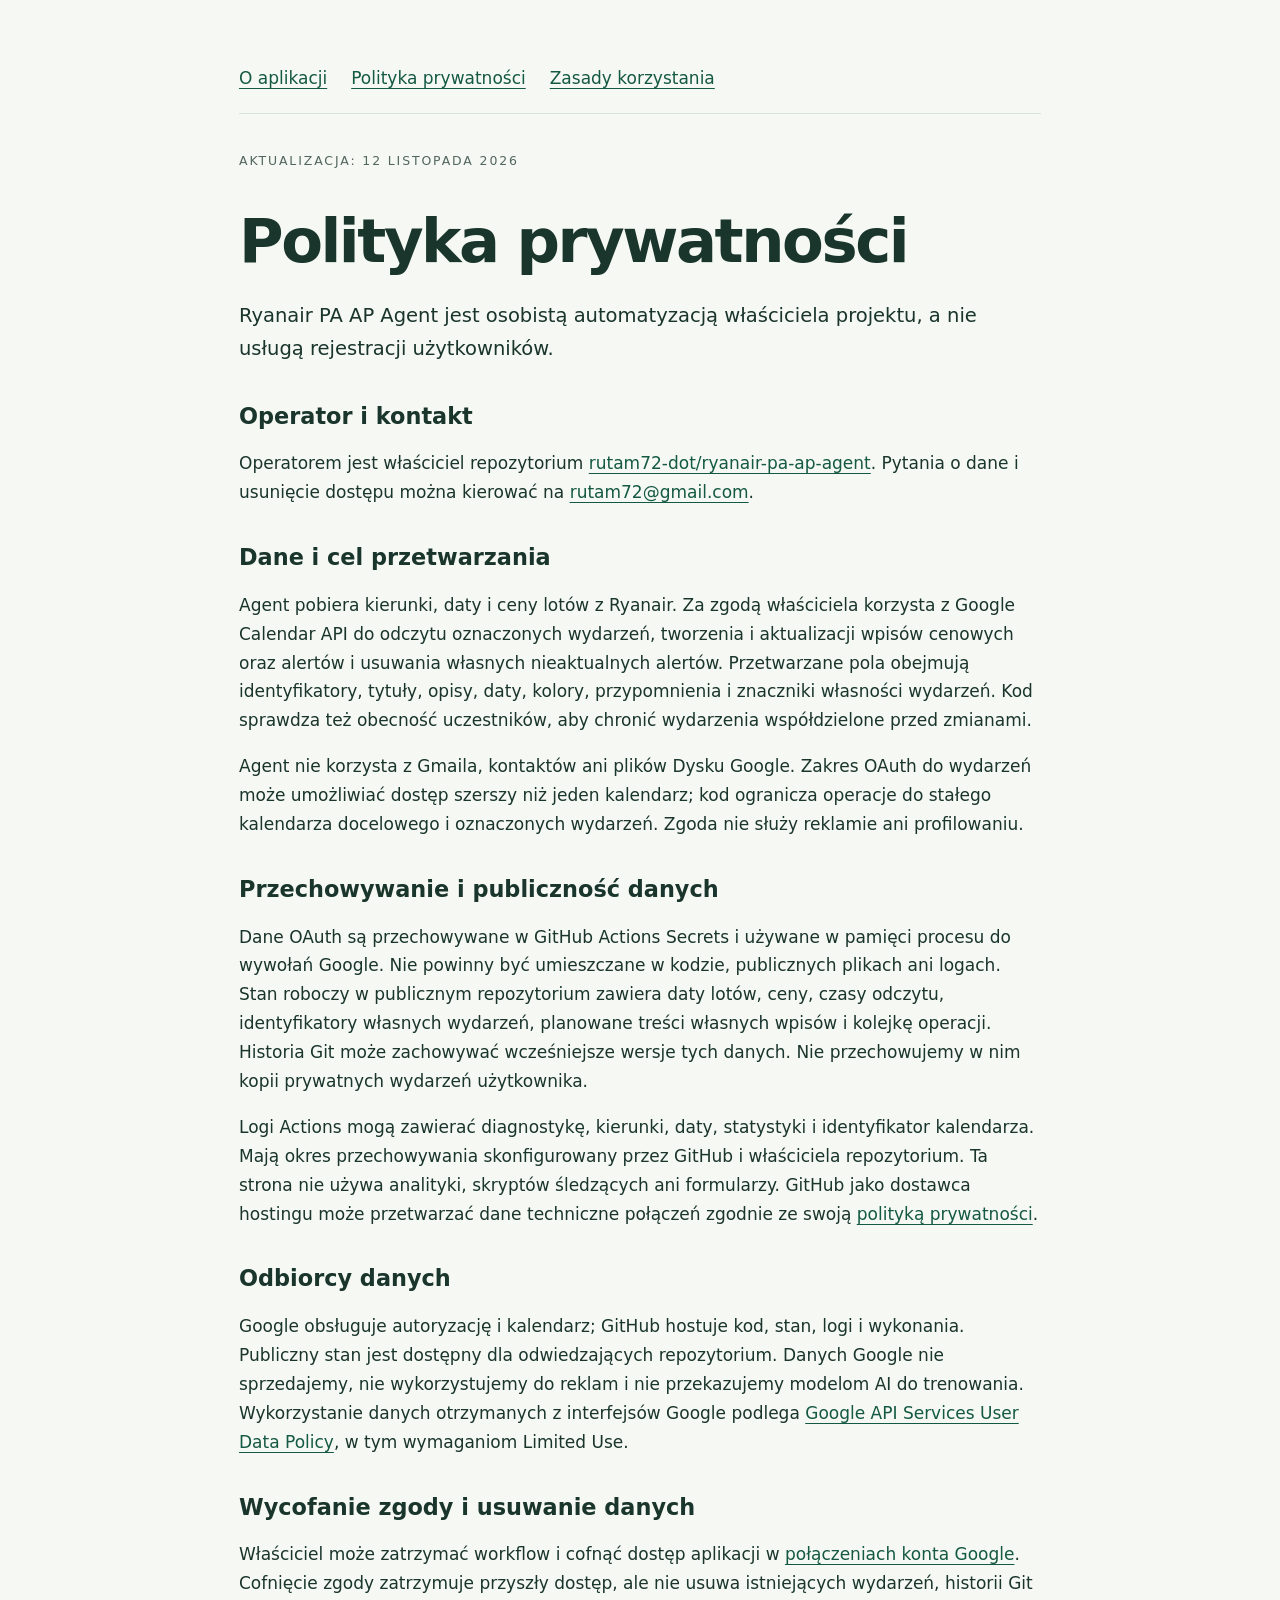
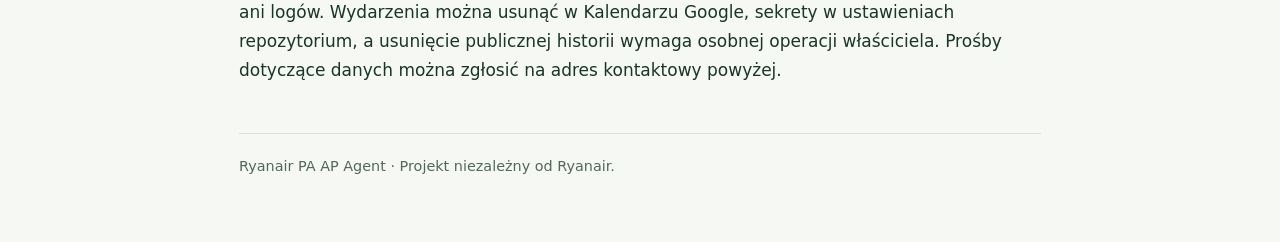
==== docs/privacy.html @ a6acc5be "Pace API requests, diagnose OAuth safely, and add public app documentation" ====
<!doctype html>
<html lang="pl"><head><meta charset="utf-8"><meta name="viewport" content="width=device-width,initial-scale=1"><title>Polityka prywatności — Ryanair PA AP Agent</title><link rel="stylesheet" href="style.css"></head><body><main>
<nav aria-label="Nawigacja"><a href="index.html">O aplikacji</a><a href="privacy.html" aria-current="page">Polityka prywatności</a><a href="terms.html">Zasady korzystania</a></nav>
<p class="eyebrow">Aktualizacja: 12 listopada 2026</p><h1>Polityka prywatności</h1><p class="lead">Ryanair PA AP Agent jest osobistą automatyzacją właściciela projektu, a nie usługą rejestracji użytkowników.</p>
<h2>Operator i kontakt</h2><p>Operatorem jest właściciel repozytorium <a href="https://github.com/rutam72-dot/ryanair-pa-ap-agent">rutam72-dot/ryanair-pa-ap-agent</a>. Pytania o dane i usunięcie dostępu można kierować na <a href="mailto:rutam72@gmail.com">rutam72@gmail.com</a>.</p>
<h2>Dane i cel przetwarzania</h2><p>Agent pobiera kierunki, daty i ceny lotów z Ryanair. Za zgodą właściciela korzysta z Google Calendar API do odczytu oznaczonych wydarzeń, tworzenia i aktualizacji wpisów cenowych oraz alertów i usuwania własnych nieaktualnych alertów. Przetwarzane pola obejmują identyfikatory, tytuły, opisy, daty, kolory, przypomnienia i znaczniki własności wydarzeń. Kod sprawdza też obecność uczestników, aby chronić wydarzenia współdzielone przed zmianami.</p>
<p>Agent nie korzysta z Gmaila, kontaktów ani plików Dysku Google. Zakres OAuth do wydarzeń może umożliwiać dostęp szerszy niż jeden kalendarz; kod ogranicza operacje do stałego kalendarza docelowego i oznaczonych wydarzeń. Zgoda nie służy reklamie ani profilowaniu.</p>
<h2>Przechowywanie i publiczność danych</h2><p>Dane OAuth są przechowywane w GitHub Actions Secrets i używane w pamięci procesu do wywołań Google. Nie powinny być umieszczane w kodzie, publicznych plikach ani logach. Stan roboczy w publicznym repozytorium zawiera daty lotów, ceny, czasy odczytu, identyfikatory własnych wydarzeń, planowane treści własnych wpisów i kolejkę operacji. Historia Git może zachowywać wcześniejsze wersje tych danych. Nie przechowujemy w nim kopii prywatnych wydarzeń użytkownika.</p>
<p>Logi Actions mogą zawierać diagnostykę, kierunki, daty, statystyki i identyfikator kalendarza. Mają okres przechowywania skonfigurowany przez GitHub i właściciela repozytorium. Ta strona nie używa analityki, skryptów śledzących ani formularzy. GitHub jako dostawca hostingu może przetwarzać dane techniczne połączeń zgodnie ze swoją <a href="https://docs.github.com/en/site-policy/privacy-policies/github-privacy-statement">polityką prywatności</a>.</p>
<h2>Odbiorcy danych</h2><p>Google obsługuje autoryzację i kalendarz; GitHub hostuje kod, stan, logi i wykonania. Publiczny stan jest dostępny dla odwiedzających repozytorium. Danych Google nie sprzedajemy, nie wykorzystujemy do reklam i nie przekazujemy modelom AI do trenowania. Wykorzystanie danych otrzymanych z interfejsów Google podlega <a href="https://developers.google.com/terms/api-services-user-data-policy">Google API Services User Data Policy</a>, w tym wymaganiom Limited Use.</p>
<h2>Wycofanie zgody i usuwanie danych</h2><p>Właściciel może zatrzymać workflow i cofnąć dostęp aplikacji w <a href="https://myaccount.google.com/connections">połączeniach konta Google</a>. Cofnięcie zgody zatrzymuje przyszły dostęp, ale nie usuwa istniejących wydarzeń, historii Git ani logów. Wydarzenia można usunąć w Kalendarzu Google, sekrety w ustawieniach repozytorium, a usunięcie publicznej historii wymaga osobnej operacji właściciela. Prośby dotyczące danych można zgłosić na adres kontaktowy powyżej.</p>
<footer>Ryanair PA AP Agent · Projekt niezależny od Ryanair.</footer></main></body></html>
---- docs/style.css ----
:root{color-scheme:light;--ink:#19352c;--muted:#52665e;--paper:#f6f8f3;--line:#d9e3da}*{box-sizing:border-box}body{margin:0;background:var(--paper);color:var(--ink);font:17px/1.7 system-ui,sans-serif}main{max-width:850px;margin:0 auto;padding:64px 24px}nav{display:flex;gap:24px;flex-wrap:wrap;border-bottom:1px solid var(--line);padding-bottom:20px}a{color:#145943;text-underline-offset:4px}h1{font-size:clamp(2rem,6vw,3.8rem);line-height:1.12;letter-spacing:-.04em;margin:36px 0 24px}h2{font-size:1.4rem;line-height:1.3;margin-top:36px}.eyebrow{font-size:.78rem;letter-spacing:.15em;text-transform:uppercase;color:var(--muted);margin-top:36px}.lead{font-size:1.22rem}.panel{background:white;border:1px solid var(--line);border-radius:16px;padding:24px;margin:28px 0}.muted,footer{color:var(--muted)}footer{border-top:1px solid var(--line);margin-top:48px;padding-top:20px;font-size:.9rem}li+li{margin-top:8px}
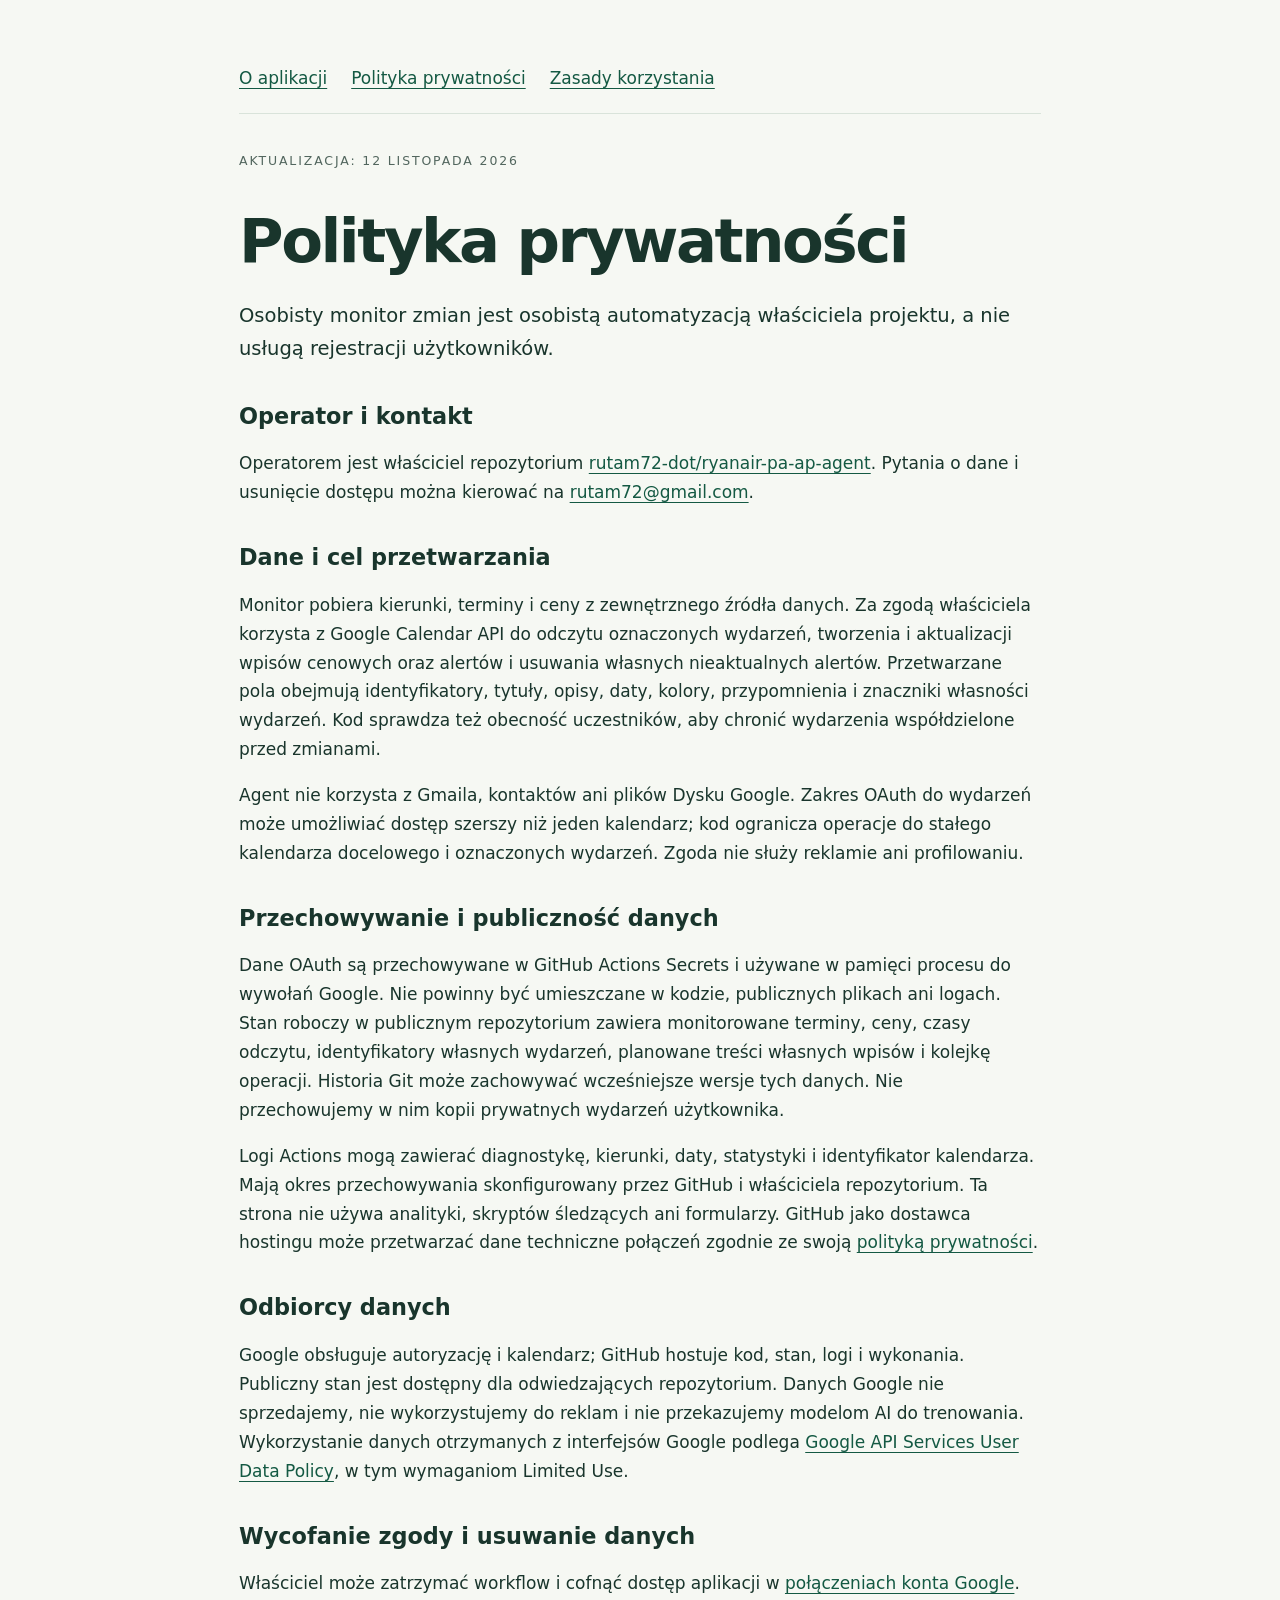
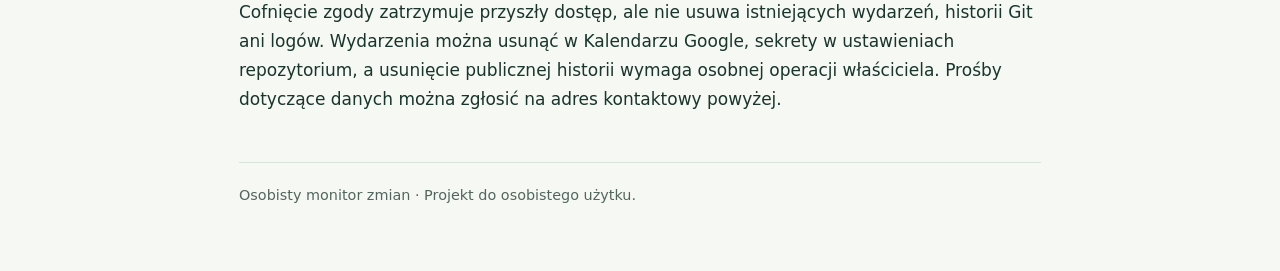
==== commit f1b2fbdb: "Use personal change monitor wording on public pages" ====
--- a/docs/privacy.html
+++ b/docs/privacy.html
@@ -1,12 +1,12 @@
 <!doctype html>
-<html lang="pl"><head><meta charset="utf-8"><meta name="viewport" content="width=device-width,initial-scale=1"><title>Polityka prywatności — Ryanair PA AP Agent</title><link rel="stylesheet" href="style.css"></head><body><main>
+<html lang="pl"><head><meta charset="utf-8"><meta name="viewport" content="width=device-width,initial-scale=1"><title>Polityka prywatności — Osobisty monitor zmian</title><link rel="stylesheet" href="style.css"></head><body><main>
 <nav aria-label="Nawigacja"><a href="index.html">O aplikacji</a><a href="privacy.html" aria-current="page">Polityka prywatności</a><a href="terms.html">Zasady korzystania</a></nav>
-<p class="eyebrow">Aktualizacja: 12 listopada 2026</p><h1>Polityka prywatności</h1><p class="lead">Ryanair PA AP Agent jest osobistą automatyzacją właściciela projektu, a nie usługą rejestracji użytkowników.</p>
+<p class="eyebrow">Aktualizacja: 12 listopada 2026</p><h1>Polityka prywatności</h1><p class="lead">Osobisty monitor zmian jest osobistą automatyzacją właściciela projektu, a nie usługą rejestracji użytkowników.</p>
 <h2>Operator i kontakt</h2><p>Operatorem jest właściciel repozytorium <a href="https://github.com/rutam72-dot/ryanair-pa-ap-agent">rutam72-dot/ryanair-pa-ap-agent</a>. Pytania o dane i usunięcie dostępu można kierować na <a href="mailto:rutam72@gmail.com">rutam72@gmail.com</a>.</p>
-<h2>Dane i cel przetwarzania</h2><p>Agent pobiera kierunki, daty i ceny lotów z Ryanair. Za zgodą właściciela korzysta z Google Calendar API do odczytu oznaczonych wydarzeń, tworzenia i aktualizacji wpisów cenowych oraz alertów i usuwania własnych nieaktualnych alertów. Przetwarzane pola obejmują identyfikatory, tytuły, opisy, daty, kolory, przypomnienia i znaczniki własności wydarzeń. Kod sprawdza też obecność uczestników, aby chronić wydarzenia współdzielone przed zmianami.</p>
+<h2>Dane i cel przetwarzania</h2><p>Monitor pobiera kierunki, terminy i ceny z zewnętrznego źródła danych. Za zgodą właściciela korzysta z Google Calendar API do odczytu oznaczonych wydarzeń, tworzenia i aktualizacji wpisów cenowych oraz alertów i usuwania własnych nieaktualnych alertów. Przetwarzane pola obejmują identyfikatory, tytuły, opisy, daty, kolory, przypomnienia i znaczniki własności wydarzeń. Kod sprawdza też obecność uczestników, aby chronić wydarzenia współdzielone przed zmianami.</p>
 <p>Agent nie korzysta z Gmaila, kontaktów ani plików Dysku Google. Zakres OAuth do wydarzeń może umożliwiać dostęp szerszy niż jeden kalendarz; kod ogranicza operacje do stałego kalendarza docelowego i oznaczonych wydarzeń. Zgoda nie służy reklamie ani profilowaniu.</p>
-<h2>Przechowywanie i publiczność danych</h2><p>Dane OAuth są przechowywane w GitHub Actions Secrets i używane w pamięci procesu do wywołań Google. Nie powinny być umieszczane w kodzie, publicznych plikach ani logach. Stan roboczy w publicznym repozytorium zawiera daty lotów, ceny, czasy odczytu, identyfikatory własnych wydarzeń, planowane treści własnych wpisów i kolejkę operacji. Historia Git może zachowywać wcześniejsze wersje tych danych. Nie przechowujemy w nim kopii prywatnych wydarzeń użytkownika.</p>
+<h2>Przechowywanie i publiczność danych</h2><p>Dane OAuth są przechowywane w GitHub Actions Secrets i używane w pamięci procesu do wywołań Google. Nie powinny być umieszczane w kodzie, publicznych plikach ani logach. Stan roboczy w publicznym repozytorium zawiera monitorowane terminy, ceny, czasy odczytu, identyfikatory własnych wydarzeń, planowane treści własnych wpisów i kolejkę operacji. Historia Git może zachowywać wcześniejsze wersje tych danych. Nie przechowujemy w nim kopii prywatnych wydarzeń użytkownika.</p>
 <p>Logi Actions mogą zawierać diagnostykę, kierunki, daty, statystyki i identyfikator kalendarza. Mają okres przechowywania skonfigurowany przez GitHub i właściciela repozytorium. Ta strona nie używa analityki, skryptów śledzących ani formularzy. GitHub jako dostawca hostingu może przetwarzać dane techniczne połączeń zgodnie ze swoją <a href="https://docs.github.com/en/site-policy/privacy-policies/github-privacy-statement">polityką prywatności</a>.</p>
 <h2>Odbiorcy danych</h2><p>Google obsługuje autoryzację i kalendarz; GitHub hostuje kod, stan, logi i wykonania. Publiczny stan jest dostępny dla odwiedzających repozytorium. Danych Google nie sprzedajemy, nie wykorzystujemy do reklam i nie przekazujemy modelom AI do trenowania. Wykorzystanie danych otrzymanych z interfejsów Google podlega <a href="https://developers.google.com/terms/api-services-user-data-policy">Google API Services User Data Policy</a>, w tym wymaganiom Limited Use.</p>
 <h2>Wycofanie zgody i usuwanie danych</h2><p>Właściciel może zatrzymać workflow i cofnąć dostęp aplikacji w <a href="https://myaccount.google.com/connections">połączeniach konta Google</a>. Cofnięcie zgody zatrzymuje przyszły dostęp, ale nie usuwa istniejących wydarzeń, historii Git ani logów. Wydarzenia można usunąć w Kalendarzu Google, sekrety w ustawieniach repozytorium, a usunięcie publicznej historii wymaga osobnej operacji właściciela. Prośby dotyczące danych można zgłosić na adres kontaktowy powyżej.</p>
-<footer>Ryanair PA AP Agent · Projekt niezależny od Ryanair.</footer></main></body></html>
+<footer>Osobisty monitor zmian · Projekt do osobistego użytku.</footer></main></body></html>
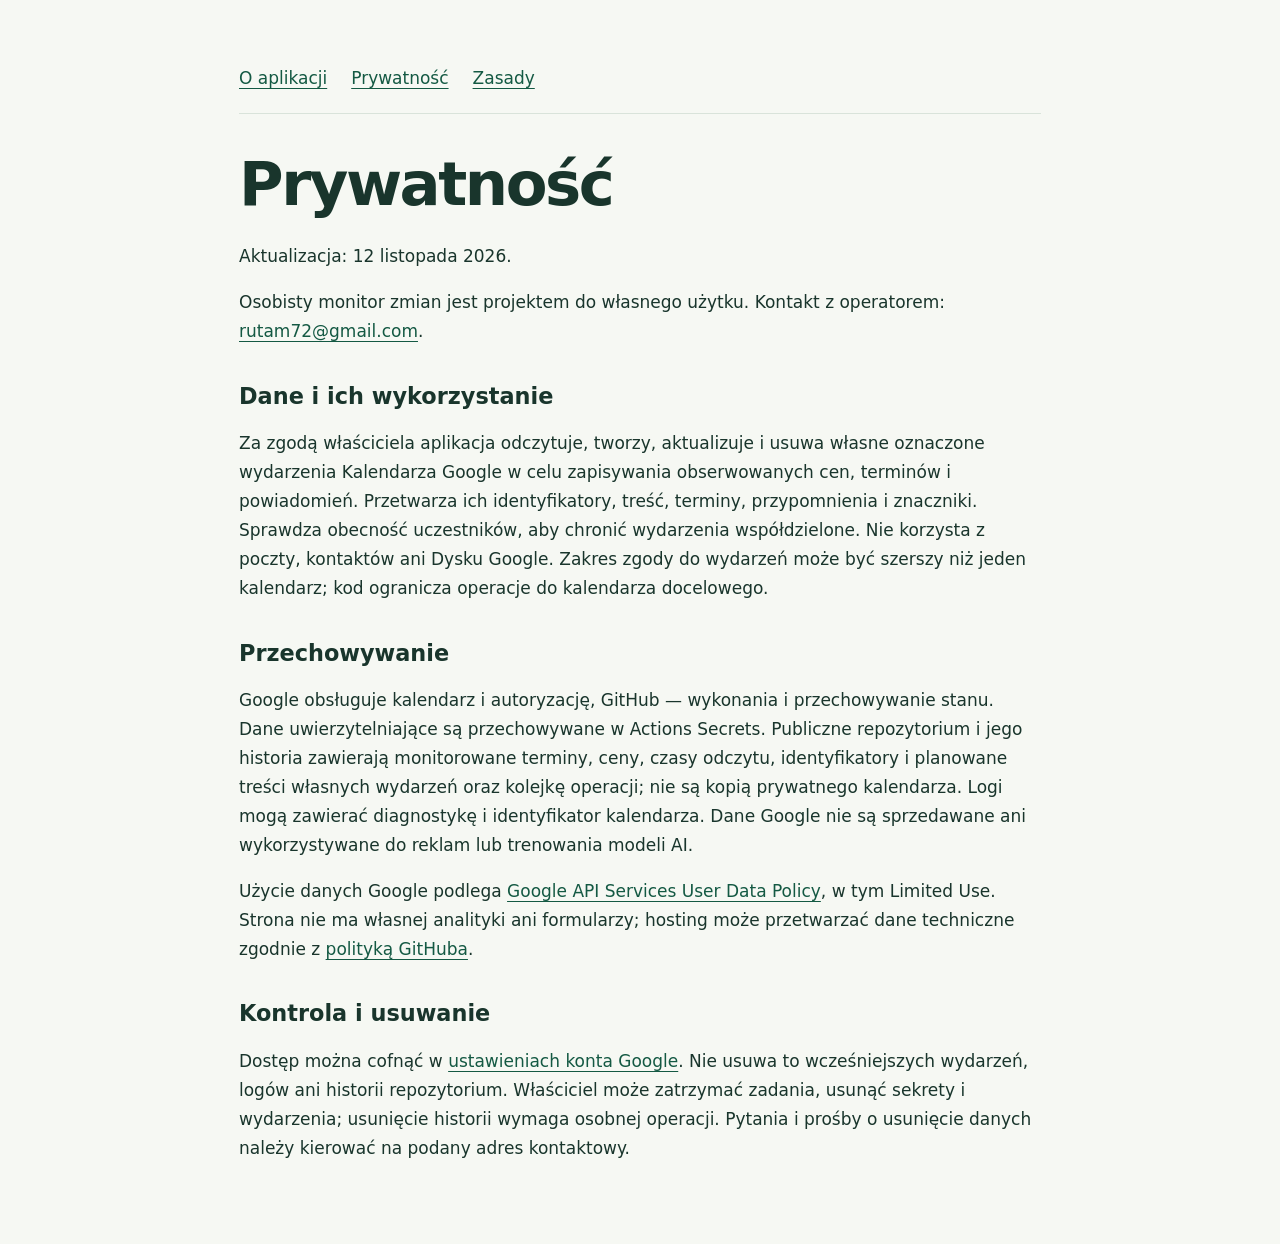
==== commit 3478568f: "Minimize public app description and discourage search indexing" ====
--- a/docs/privacy.html
+++ b/docs/privacy.html
@@ -1,12 +1,2 @@
 <!doctype html>
-<html lang="pl"><head><meta charset="utf-8"><meta name="viewport" content="width=device-width,initial-scale=1"><title>Polityka prywatności — Osobisty monitor zmian</title><link rel="stylesheet" href="style.css"></head><body><main>
-<nav aria-label="Nawigacja"><a href="index.html">O aplikacji</a><a href="privacy.html" aria-current="page">Polityka prywatności</a><a href="terms.html">Zasady korzystania</a></nav>
-<p class="eyebrow">Aktualizacja: 12 listopada 2026</p><h1>Polityka prywatności</h1><p class="lead">Osobisty monitor zmian jest osobistą automatyzacją właściciela projektu, a nie usługą rejestracji użytkowników.</p>
-<h2>Operator i kontakt</h2><p>Operatorem jest właściciel repozytorium <a href="https://github.com/rutam72-dot/ryanair-pa-ap-agent">rutam72-dot/ryanair-pa-ap-agent</a>. Pytania o dane i usunięcie dostępu można kierować na <a href="mailto:rutam72@gmail.com">rutam72@gmail.com</a>.</p>
-<h2>Dane i cel przetwarzania</h2><p>Monitor pobiera kierunki, terminy i ceny z zewnętrznego źródła danych. Za zgodą właściciela korzysta z Google Calendar API do odczytu oznaczonych wydarzeń, tworzenia i aktualizacji wpisów cenowych oraz alertów i usuwania własnych nieaktualnych alertów. Przetwarzane pola obejmują identyfikatory, tytuły, opisy, daty, kolory, przypomnienia i znaczniki własności wydarzeń. Kod sprawdza też obecność uczestników, aby chronić wydarzenia współdzielone przed zmianami.</p>
-<p>Agent nie korzysta z Gmaila, kontaktów ani plików Dysku Google. Zakres OAuth do wydarzeń może umożliwiać dostęp szerszy niż jeden kalendarz; kod ogranicza operacje do stałego kalendarza docelowego i oznaczonych wydarzeń. Zgoda nie służy reklamie ani profilowaniu.</p>
-<h2>Przechowywanie i publiczność danych</h2><p>Dane OAuth są przechowywane w GitHub Actions Secrets i używane w pamięci procesu do wywołań Google. Nie powinny być umieszczane w kodzie, publicznych plikach ani logach. Stan roboczy w publicznym repozytorium zawiera monitorowane terminy, ceny, czasy odczytu, identyfikatory własnych wydarzeń, planowane treści własnych wpisów i kolejkę operacji. Historia Git może zachowywać wcześniejsze wersje tych danych. Nie przechowujemy w nim kopii prywatnych wydarzeń użytkownika.</p>
-<p>Logi Actions mogą zawierać diagnostykę, kierunki, daty, statystyki i identyfikator kalendarza. Mają okres przechowywania skonfigurowany przez GitHub i właściciela repozytorium. Ta strona nie używa analityki, skryptów śledzących ani formularzy. GitHub jako dostawca hostingu może przetwarzać dane techniczne połączeń zgodnie ze swoją <a href="https://docs.github.com/en/site-policy/privacy-policies/github-privacy-statement">polityką prywatności</a>.</p>
-<h2>Odbiorcy danych</h2><p>Google obsługuje autoryzację i kalendarz; GitHub hostuje kod, stan, logi i wykonania. Publiczny stan jest dostępny dla odwiedzających repozytorium. Danych Google nie sprzedajemy, nie wykorzystujemy do reklam i nie przekazujemy modelom AI do trenowania. Wykorzystanie danych otrzymanych z interfejsów Google podlega <a href="https://developers.google.com/terms/api-services-user-data-policy">Google API Services User Data Policy</a>, w tym wymaganiom Limited Use.</p>
-<h2>Wycofanie zgody i usuwanie danych</h2><p>Właściciel może zatrzymać workflow i cofnąć dostęp aplikacji w <a href="https://myaccount.google.com/connections">połączeniach konta Google</a>. Cofnięcie zgody zatrzymuje przyszły dostęp, ale nie usuwa istniejących wydarzeń, historii Git ani logów. Wydarzenia można usunąć w Kalendarzu Google, sekrety w ustawieniach repozytorium, a usunięcie publicznej historii wymaga osobnej operacji właściciela. Prośby dotyczące danych można zgłosić na adres kontaktowy powyżej.</p>
-<footer>Osobisty monitor zmian · Projekt do osobistego użytku.</footer></main></body></html>
+<html lang="pl"><head><meta charset="utf-8"><meta name="viewport" content="width=device-width,initial-scale=1"><meta name="robots" content="noindex,nofollow"><title>Prywatność — Osobisty monitor zmian</title><link rel="stylesheet" href="style.css"></head><body><main><nav aria-label="Nawigacja"><a href="index.html">O aplikacji</a><a href="privacy.html">Prywatność</a><a href="terms.html">Zasady</a></nav><h1>Prywatność</h1><p>Aktualizacja: 12 listopada 2026.</p><p>Osobisty monitor zmian jest projektem do własnego użytku. Kontakt z operatorem: <a href="mailto:rutam72@gmail.com">rutam72@gmail.com</a>.</p><h2>Dane i ich wykorzystanie</h2><p>Za zgodą właściciela aplikacja odczytuje, tworzy, aktualizuje i usuwa własne oznaczone wydarzenia Kalendarza Google w celu zapisywania obserwowanych cen, terminów i powiadomień. Przetwarza ich identyfikatory, treść, terminy, przypomnienia i znaczniki. Sprawdza obecność uczestników, aby chronić wydarzenia współdzielone. Nie korzysta z poczty, kontaktów ani Dysku Google. Zakres zgody do wydarzeń może być szerszy niż jeden kalendarz; kod ogranicza operacje do kalendarza docelowego.</p><h2>Przechowywanie</h2><p>Google obsługuje kalendarz i autoryzację, GitHub — wykonania i przechowywanie stanu. Dane uwierzytelniające są przechowywane w Actions Secrets. Publiczne repozytorium i jego historia zawierają monitorowane terminy, ceny, czasy odczytu, identyfikatory i planowane treści własnych wydarzeń oraz kolejkę operacji; nie są kopią prywatnego kalendarza. Logi mogą zawierać diagnostykę i identyfikator kalendarza. Dane Google nie są sprzedawane ani wykorzystywane do reklam lub trenowania modeli AI.</p><p>Użycie danych Google podlega <a href="https://developers.google.com/terms/api-services-user-data-policy">Google API Services User Data Policy</a>, w tym Limited Use. Strona nie ma własnej analityki ani formularzy; hosting może przetwarzać dane techniczne zgodnie z <a href="https://docs.github.com/en/site-policy/privacy-policies/github-privacy-statement">polityką GitHuba</a>.</p><h2>Kontrola i usuwanie</h2><p>Dostęp można cofnąć w <a href="https://myaccount.google.com/connections">ustawieniach konta Google</a>. Nie usuwa to wcześniejszych wydarzeń, logów ani historii repozytorium. Właściciel może zatrzymać zadania, usunąć sekrety i wydarzenia; usunięcie historii wymaga osobnej operacji. Pytania i prośby o usunięcie danych należy kierować na podany adres kontaktowy.</p></main></body></html>
